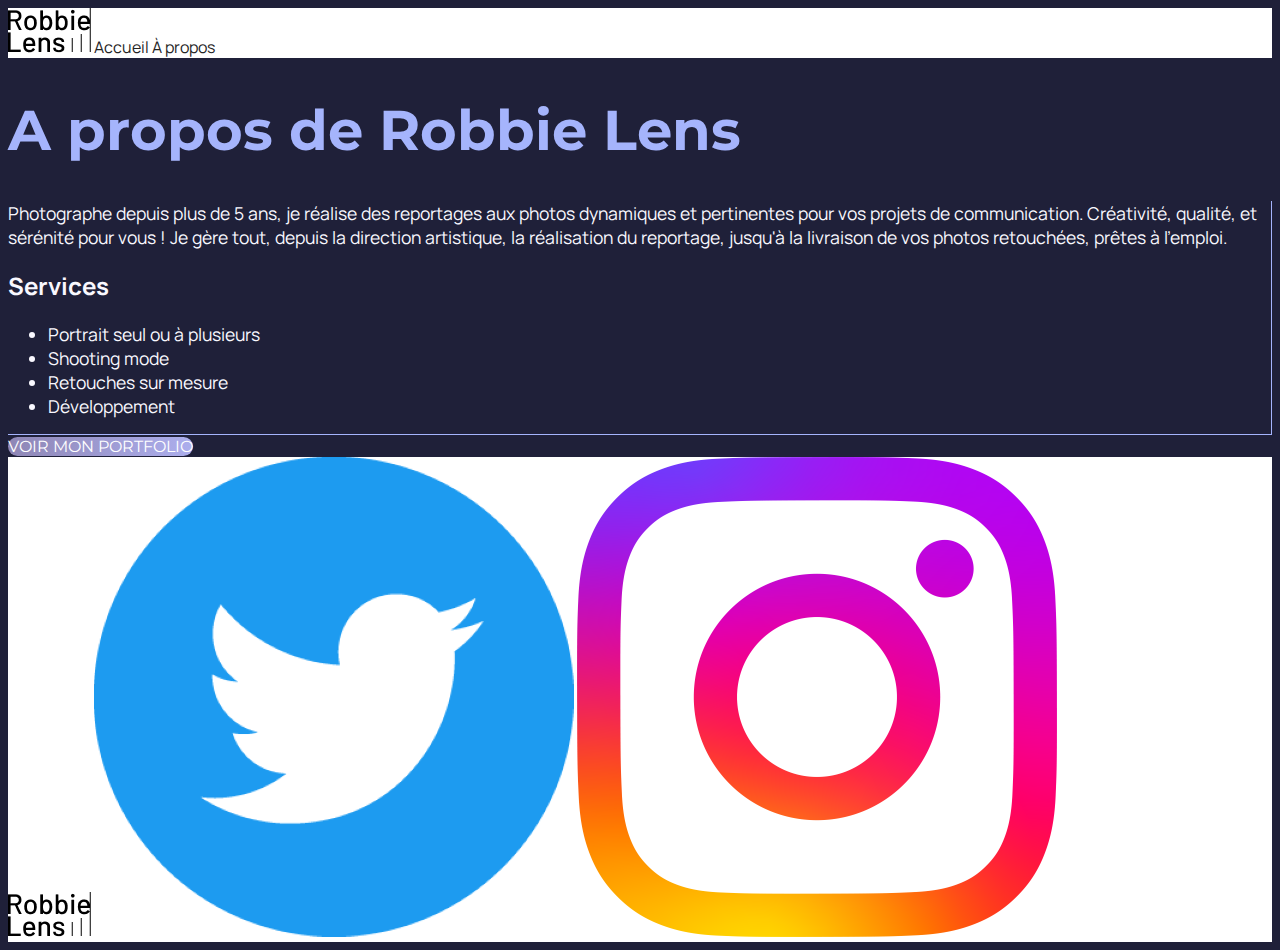
==== a-propos.html @ 0b72c5b3 "Added new line at the end of the files" ====
<!DOCTYPE html>
<html lang="fr">

<head>
    <meta charset="utf-8">
    <title>À propos - Robbie Lens Photographie</title>
    <link href="style.css" rel="stylesheet">
    <link rel="preconnect" href="https://fonts.googleapis.com">
    <link rel="preconnect" href="https://fonts.gstatic.com" crossorigin>
    <link
        href="https://fonts.googleapis.com/css2?family=Manrope:wght@200;300;400;500;600;700;800&family=Montserrat:ital,wght@0,100;0,200;0,300;0,400;0,500;0,600;0,700;0,800;0,900;1,100;1,200;1,300;1,400;1,500;1,600;1,700;1,800;1,900&display=swap"
        rel="stylesheet">
</head>

<body>
    <!-- Contenu de la page -->
    <header>
        <nav>
            <a href="index.html" class="link-icon">
                <img src="img/logo.png" alt="Robbie Lens logo" title="CLick here to jump back to my homepage">
            </a>
            <a href="index.html">Accueil</a>
            <a href="a-propos.html">À propos</a>
        </nav>
    </header>
    <main>
        <h1>A propos de Robbie Lens</h1>
        <div class="about-block">
            <p>
                Photographe depuis plus de 5 ans, je réalise des reportages aux photos dynamiques et pertinentes pour
                vos projets de communication. Créativité, qualité, et sérénité pour vous ! Je gère tout, depuis la
                direction artistique, la réalisation du reportage, jusqu'à la livraison de vos photos retouchées, prêtes
                à l'emploi.
            </p>
            <h2>Services</h2>
            <ul>
                <li>Portrait seul ou à plusieurs</li>
                <li>Shooting mode</li>
                <li>Retouches sur mesure</li>
                <li>Développement</li>
            </ul>
        </div>

        <div>
            <a class="cta" href="">VOIR MON PORTFOLIO</a>
        </div>
    </main>

    <footer>
        <a href="index.html" class="link-icon">
            <img src="img/logo.png" alt="Robbie Lens logo" title="CLick here to jump back to my homepage">
        </a>
        <a target="_blank" href="https://twitter.com/" class="link-icon">
            <img src="img/twitter_circle_blue_logo.png" alt="Twitter logo" title="Jump to Twitter homepage">
        </a>
        <a target="_blank" href="https://www.instagram.com/" class="link-icon">
            <img src="img/instagram_gradient_glyph.png" alt="Instagram logo" title="Jump to Instagram homepage">
        </a>
    </footer>

</body>

</html>
---- style.css ----
body {
    /* Ici on utilise le sélecteur body pour appliquer une police et une taille par défaut pour les éléments */
    font-family: 'Manrope', sans-serif;
    font-size: 1em;
    background-color: #1F2039;
}

header,
footer {
    background-color: white;
}

.cta {
    font-family: 'Montserrat', sans-serif;
    background: linear-gradient(to right, #8E86B5, #ACAEED);
    color: white;
    border-radius: 50px;
}

.cta:hover {
    background: linear-gradient(to right, #696484, #8788BA);
    text-decoration: none;
}

h1 {
    font-size: 3.5em;
    color: #A5B4FC;
    font-family: 'Montserrat', sans-serif;
}

p,
li {
    font-size: 1.1em;
    color: #F9F8FF;
}

h2 {
    color: #F9F8FF;
}

a {
    color: #242424;
    text-decoration: none;
}

a:hover {
    text-decoration: underline;
}

em {
    color: #A5B4FC;
    font-style: normal;
}

.about-block {
    border-right: 1px solid #A5B4FC;
    border-bottom: 1px solid #A5B4FC;
}

.link-icon:hover {
    opacity: 0.5;
}
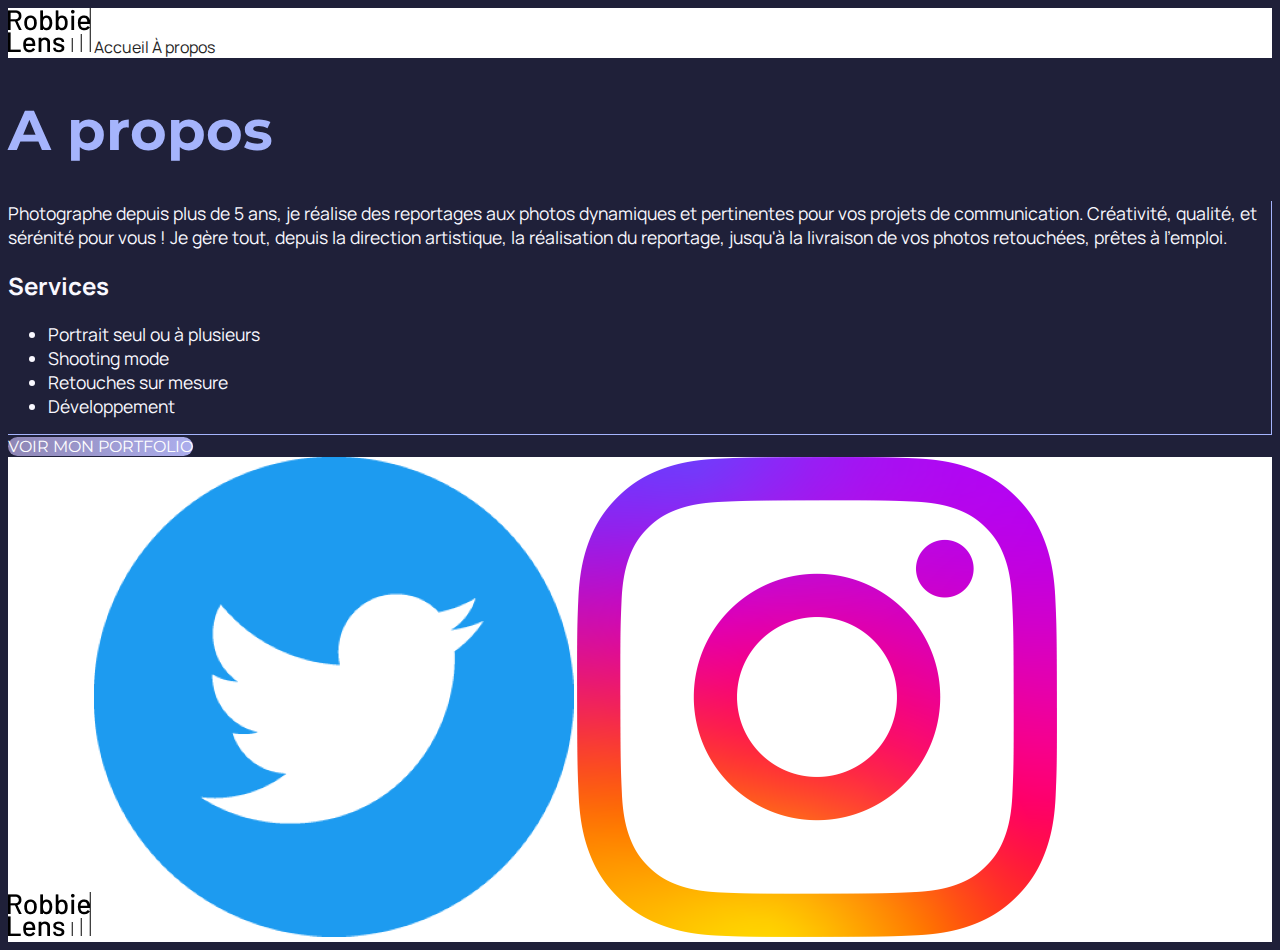
==== commit ed2c0d10: "Added sections to both pages" ====
--- a/a-propos.html
+++ b/a-propos.html
@@ -23,27 +23,29 @@
             <a href="a-propos.html">À propos</a>
         </nav>
     </header>
-    <main>
-        <h1>A propos de Robbie Lens</h1>
-        <div class="about-block">
-            <p>
-                Photographe depuis plus de 5 ans, je réalise des reportages aux photos dynamiques et pertinentes pour
-                vos projets de communication. Créativité, qualité, et sérénité pour vous ! Je gère tout, depuis la
-                direction artistique, la réalisation du reportage, jusqu'à la livraison de vos photos retouchées, prêtes
-                à l'emploi.
-            </p>
-            <h2>Services</h2>
-            <ul>
-                <li>Portrait seul ou à plusieurs</li>
-                <li>Shooting mode</li>
-                <li>Retouches sur mesure</li>
-                <li>Développement</li>
-            </ul>
-        </div>
+    <main class="a-propos-main">
+        <section>
+            <h1>A propos</h1>
+            <div class="about-block">
+                <p>
+                    Photographe depuis plus de 5 ans, je réalise des reportages aux photos dynamiques et pertinentes
+                    pour vos projets de communication. Créativité, qualité, et sérénité pour vous ! Je gère tout, depuis
+                    la direction artistique, la réalisation du reportage, jusqu'à la livraison de vos photos retouchées,
+                    prêtes à l'emploi.
+                </p>
+                <h2>Services</h2>
+                <ul>
+                    <li>Portrait seul ou à plusieurs</li>
+                    <li>Shooting mode</li>
+                    <li>Retouches sur mesure</li>
+                    <li>Développement</li>
+                </ul>
+            </div>
 
-        <div>
-            <a class="cta" href="">VOIR MON PORTFOLIO</a>
-        </div>
+            <div>
+                <a class="cta" href="">VOIR MON PORTFOLIO</a>
+            </div>
+        </section>
     </main>
 
     <footer>
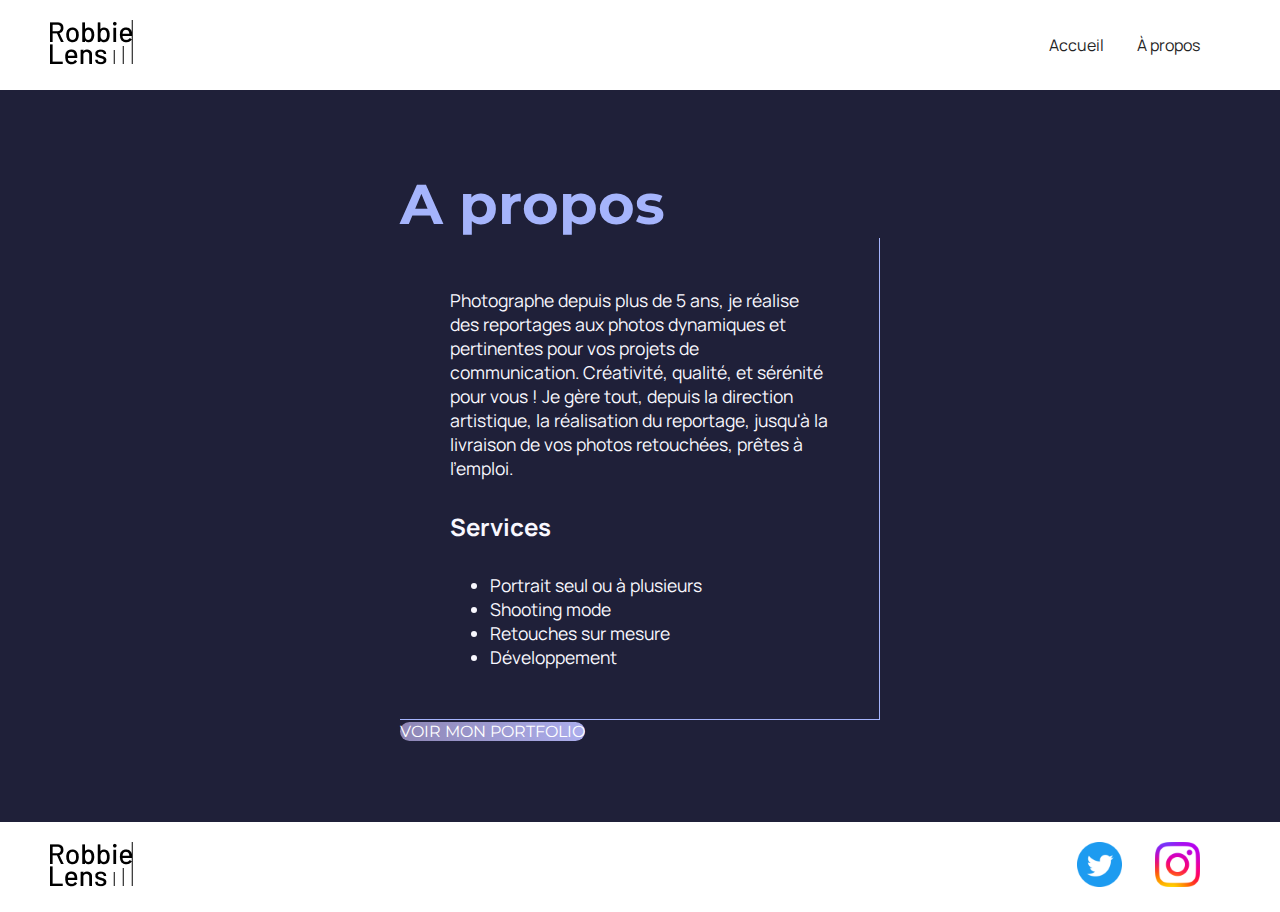
==== commit 8a2fe7ed: "Used flexbox to structure navigation bar, footer, home presentation and photo grid" ====
--- a/a-propos.html
+++ b/a-propos.html
@@ -19,8 +19,10 @@
             <a href="index.html" class="link-icon">
                 <img src="img/logo.png" alt="Robbie Lens logo" title="CLick here to jump back to my homepage">
             </a>
-            <a href="index.html">Accueil</a>
-            <a href="a-propos.html">À propos</a>
+            <div>
+                <a href="index.html">Accueil</a>
+                <a href="a-propos.html">À propos</a>
+            </div>
         </nav>
     </header>
     <main class="a-propos-main">
@@ -47,19 +49,19 @@
             </div>
         </section>
     </main>
-
     <footer>
         <a href="index.html" class="link-icon">
             <img src="img/logo.png" alt="Robbie Lens logo" title="CLick here to jump back to my homepage">
         </a>
-        <a target="_blank" href="https://twitter.com/" class="link-icon">
-            <img src="img/twitter_circle_blue_logo.png" alt="Twitter logo" title="Jump to Twitter homepage">
-        </a>
-        <a target="_blank" href="https://www.instagram.com/" class="link-icon">
-            <img src="img/instagram_gradient_glyph.png" alt="Instagram logo" title="Jump to Instagram homepage">
-        </a>
+        <div>
+            <a target="_blank" href="https://twitter.com/" class="link-icon">
+                <img src="img/twitter_circle_blue_logo.png" alt="Twitter logo" title="Jump to Twitter homepage">
+            </a>
+            <a target="_blank" href="https://www.instagram.com/" class="link-icon">
+                <img src="img/instagram_gradient_glyph.png" alt="Instagram logo" title="Jump to Instagram homepage">
+            </a>
+        </div>
     </footer>
-
 </body>
 
 </html>
--- a/style.css
+++ b/style.css
@@ -1,3 +1,7 @@
+* {
+    margin: 0;
+}
+
 body {
     /* Ici on utilise le sélecteur body pour appliquer une police et une taille par défaut pour les éléments */
     font-family: 'Manrope', sans-serif;
@@ -8,6 +12,8 @@
 header,
 footer {
     background-color: white;
+    padding: 20px 50px;
+    display: flex;
 }
 
 .cta {
@@ -55,8 +61,75 @@
 .about-block {
     border-right: 1px solid #A5B4FC;
     border-bottom: 1px solid #A5B4FC;
+    padding: 50px;
+}
+
+.link-icon img {
+    max-height: 45px;
+    margin-right: 30px;
 }
 
 .link-icon:hover {
     opacity: 0.5;
 }
+
+section {
+    padding: 80px;
+}
+
+.about-block h2 {
+    margin-top: 30px;
+}
+
+.about-block ul {
+    margin-top: 30px;
+}
+
+.a-propos-main {
+    margin: auto;
+    width: 50%
+}
+
+nav {
+    width: 100%;
+}
+
+footer,
+nav {
+    display: flex;
+    flex-direction: row;
+    align-items: center;
+    justify-content: space-between;
+}
+
+nav a {
+    margin-right: 30px;
+}
+
+
+.photo-grid {
+    background-color: white;
+    padding: 80px;
+}
+
+.photo-grid h2 {
+    color: #242424;
+    text-align: center;
+    margin-bottom: 80px;
+}
+
+.photo-grid div {
+    display: flex;
+    flex-direction: row;
+    gap: 15px;
+    justify-content: center;
+    margin-bottom: 15px;
+}
+
+.home-presentation {
+    display: flex;
+    flex-direction: row;
+    width: 50%;
+    align-items: center;
+    margin: auto;
+}
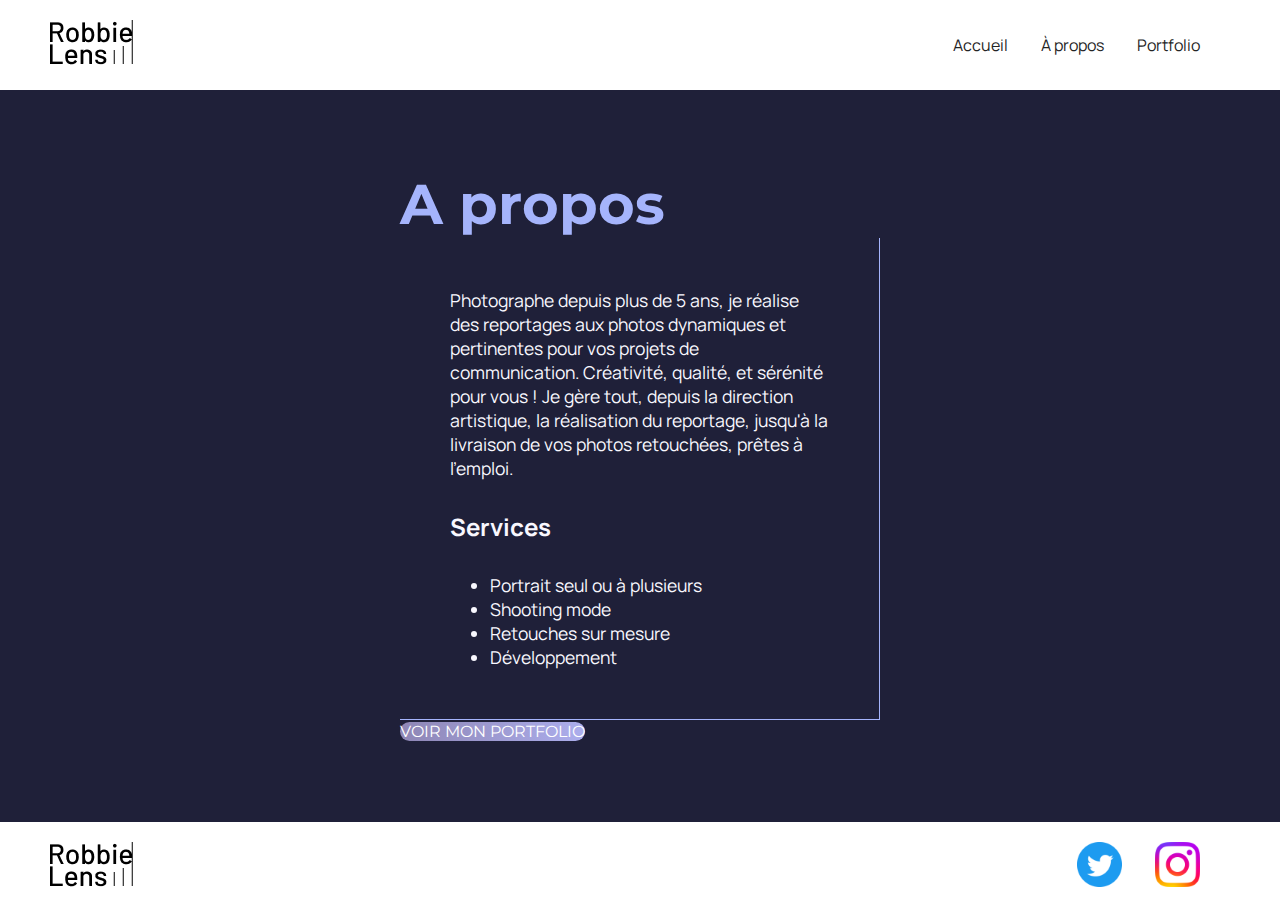
==== commit 9cd44437: "Included links to portfolio in home and a-propos" ====
--- a/a-propos.html
+++ b/a-propos.html
@@ -22,6 +22,7 @@
             <div>
                 <a href="index.html">Accueil</a>
                 <a href="a-propos.html">À propos</a>
+                <a href="portfolio.html">Portfolio</a>
             </div>
         </nav>
     </header>
--- a/style.css
+++ b/style.css
@@ -13,7 +13,6 @@
 footer {
     background-color: white;
     padding: 20px 50px;
-    display: flex;
 }
 
 .cta {
@@ -106,7 +105,6 @@
     margin-right: 30px;
 }
 
-
 .photo-grid {
     background-color: white;
     padding: 80px;
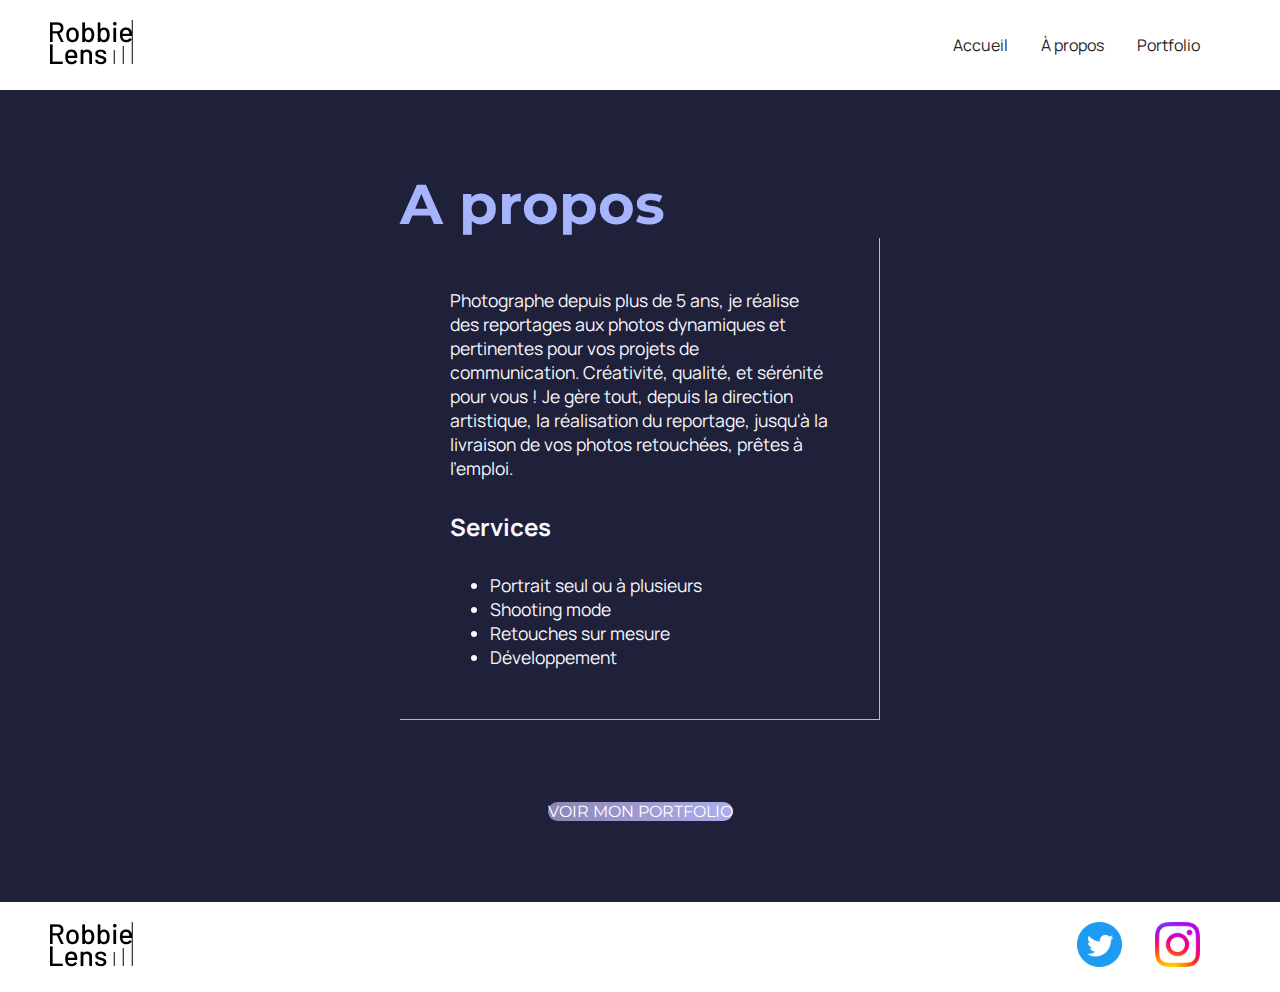
==== commit d141f49d: "Matched scripts and styles to the environment of this chapter" ====
--- a/a-propos.html
+++ b/a-propos.html
@@ -4,7 +4,8 @@
 <head>
     <meta charset="utf-8">
     <title>À propos - Robbie Lens Photographie</title>
-    <link href="style.css" rel="stylesheet">
+    <link href="./style/style.css" rel="stylesheet">
+    <link href="./style/a-propos.css" rel="stylesheet">
     <link rel="preconnect" href="https://fonts.googleapis.com">
     <link rel="preconnect" href="https://fonts.gstatic.com" crossorigin>
     <link
@@ -44,9 +45,8 @@
                     <li>Développement</li>
                 </ul>
             </div>
-
             <div>
-                <a class="cta" href="">VOIR MON PORTFOLIO</a>
+                <a class="cta" href="./portfolio.html">VOIR MON PORTFOLIO</a>
             </div>
         </section>
     </main>
--- a/style/style.css
+++ b/style/style.css
@@ -0,0 +1,96 @@
+* {
+    margin: 0;
+}
+
+body {
+    /* Ici on utilise le sélecteur body pour appliquer une police et une taille par défaut pour les éléments */
+    font-family: 'Manrope', sans-serif;
+    font-size: 1em;
+    background-color: #1F2039;
+}
+
+header,
+footer {
+    background-color: white;
+    padding: 20px 50px;
+}
+
+.cta {
+    font-family: 'Montserrat', sans-serif;
+    background: linear-gradient(to right, #8E86B5, #ACAEED);
+    color: white;
+    border-radius: 50px;
+}
+
+.cta:hover {
+    background: linear-gradient(to right, #696484, #8788BA);
+    text-decoration: none;
+}
+
+h1 {
+    font-size: 3.5em;
+    color: #A5B4FC;
+    font-family: 'Montserrat', sans-serif;
+}
+
+p,
+li {
+    font-size: 1.1em;
+    color: #F9F8FF;
+}
+
+h2 {
+    color: #F9F8FF;
+}
+
+a {
+    color: #242424;
+    text-decoration: none;
+}
+
+a:hover {
+    text-decoration: underline;
+}
+
+em {
+    color: #A5B4FC;
+    font-style: normal;
+}
+
+.link-icon img {
+    max-height: 45px;
+    margin-right: 30px;
+}
+
+.link-icon:hover {
+    opacity: 0.5;
+}
+
+section {
+    padding: 80px;
+}
+
+nav {
+    width: 100%;
+}
+
+footer,
+nav {
+    display: flex;
+    flex-direction: row;
+    align-items: center;
+    justify-content: space-between;
+}
+
+nav a {
+    margin-right: 30px;
+}
+
+.portfolio-section-photos {
+    background-color: white;
+}
+
+.portfolio-section-photos h2 {
+    color: #242424;
+    margin-bottom: 80px;
+}--- a/style/a-propos.css
+++ b/style/a-propos.css
@@ -0,0 +1,24 @@
+.about-block {
+    border-right: 1px solid #A5B4FC;
+    border-bottom: 1px solid #A5B4FC;
+    padding: 50px;
+    margin-bottom: 80px;
+}
+
+.about-block h2 {
+    margin-top: 30px;
+}
+
+.about-block ul {
+    margin-top: 30px;
+}
+
+.about-block + div {
+    text-align: center;
+}
+
+.a-propos-main {
+    margin: auto;
+    width: 50%
+}
+
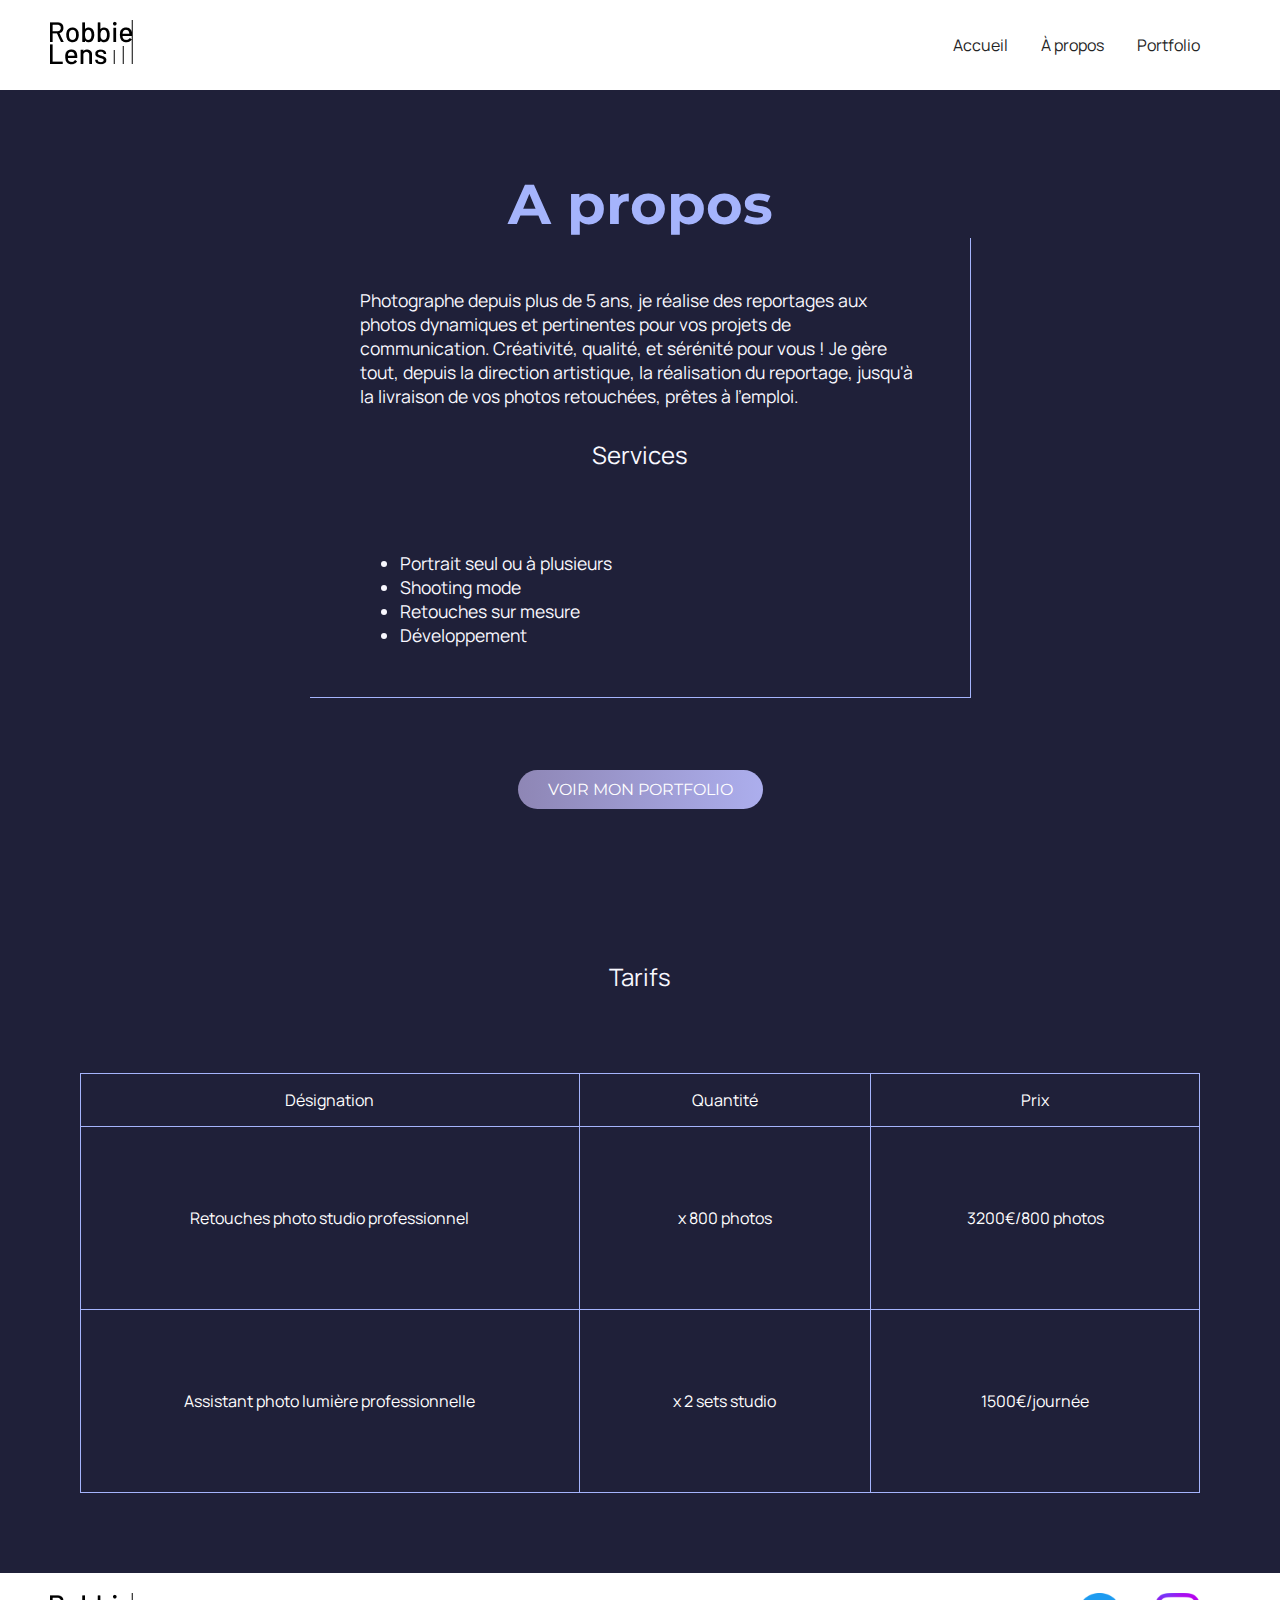
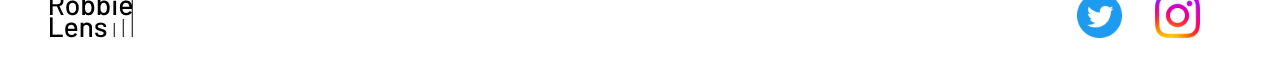
==== commit 8e601d54: "Added pricing table in a-propos" ====
--- a/a-propos.html
+++ b/a-propos.html
@@ -49,6 +49,30 @@
                 <a class="cta" href="./portfolio.html">VOIR MON PORTFOLIO</a>
             </div>
         </section>
+        <section>
+            <h2>Tarifs</h2>
+            <table>
+                <thead>
+                    <tr>
+                        <th>Désignation</th>
+                        <th>Quantité</th>
+                        <th>Prix</th>
+                    </tr>
+                </thead>
+                <tbody>
+                    <tr>
+                        <td>Retouches photo studio professionnel</td>
+                        <td>x 800 photos</td>
+                        <td>3200€/800 photos</td>
+                    </tr>
+                    <tr>
+                        <td>Assistant photo lumière professionnelle</td>
+                        <td>x 2 sets studio</td>
+                        <td>1500€/journée</td>
+                    </tr>
+                </tbody>
+            </table>
+        </section>
     </main>
     <footer>
         <a href="index.html" class="link-icon">
--- a/style/style.css
+++ b/style/style.css
@@ -20,6 +20,7 @@
     background: linear-gradient(to right, #8E86B5, #ACAEED);
     color: white;
     border-radius: 50px;
+    padding: 10px 30px;
 }
 
 .cta:hover {
@@ -85,12 +86,3 @@
 nav a {
     margin-right: 30px;
 }
-
-.portfolio-section-photos {
-    background-color: white;
-}
-
-.portfolio-section-photos h2 {
-    color: #242424;
-    margin-bottom: 80px;
-}--- a/style/a-propos.css
+++ b/style/a-propos.css
@@ -2,7 +2,9 @@
     border-right: 1px solid #A5B4FC;
     border-bottom: 1px solid #A5B4FC;
     padding: 50px;
+    margin: auto;
     margin-bottom: 80px;
+    width: 50%;
 }
 
 .about-block h2 {
@@ -13,12 +15,38 @@
     margin-top: 30px;
 }
 
-.about-block + div {
+.about-block+div {
     text-align: center;
 }
 
 .a-propos-main {
     margin: auto;
-    width: 50%
 }
 
+table {
+    border-collapse: collapse;
+    width: 100%;
+    color: white;
+}
+
+td,
+th {
+    border: 1px solid #A5B4FC;
+    padding: 15px;
+    text-align: center;
+    font-weight: normal;
+}
+
+td {
+    padding: 80px;
+}
+
+h2 {
+    margin-bottom: 80px;
+    font-weight: normal;
+}
+
+h1,
+h2 {
+  text-align: center;
+}
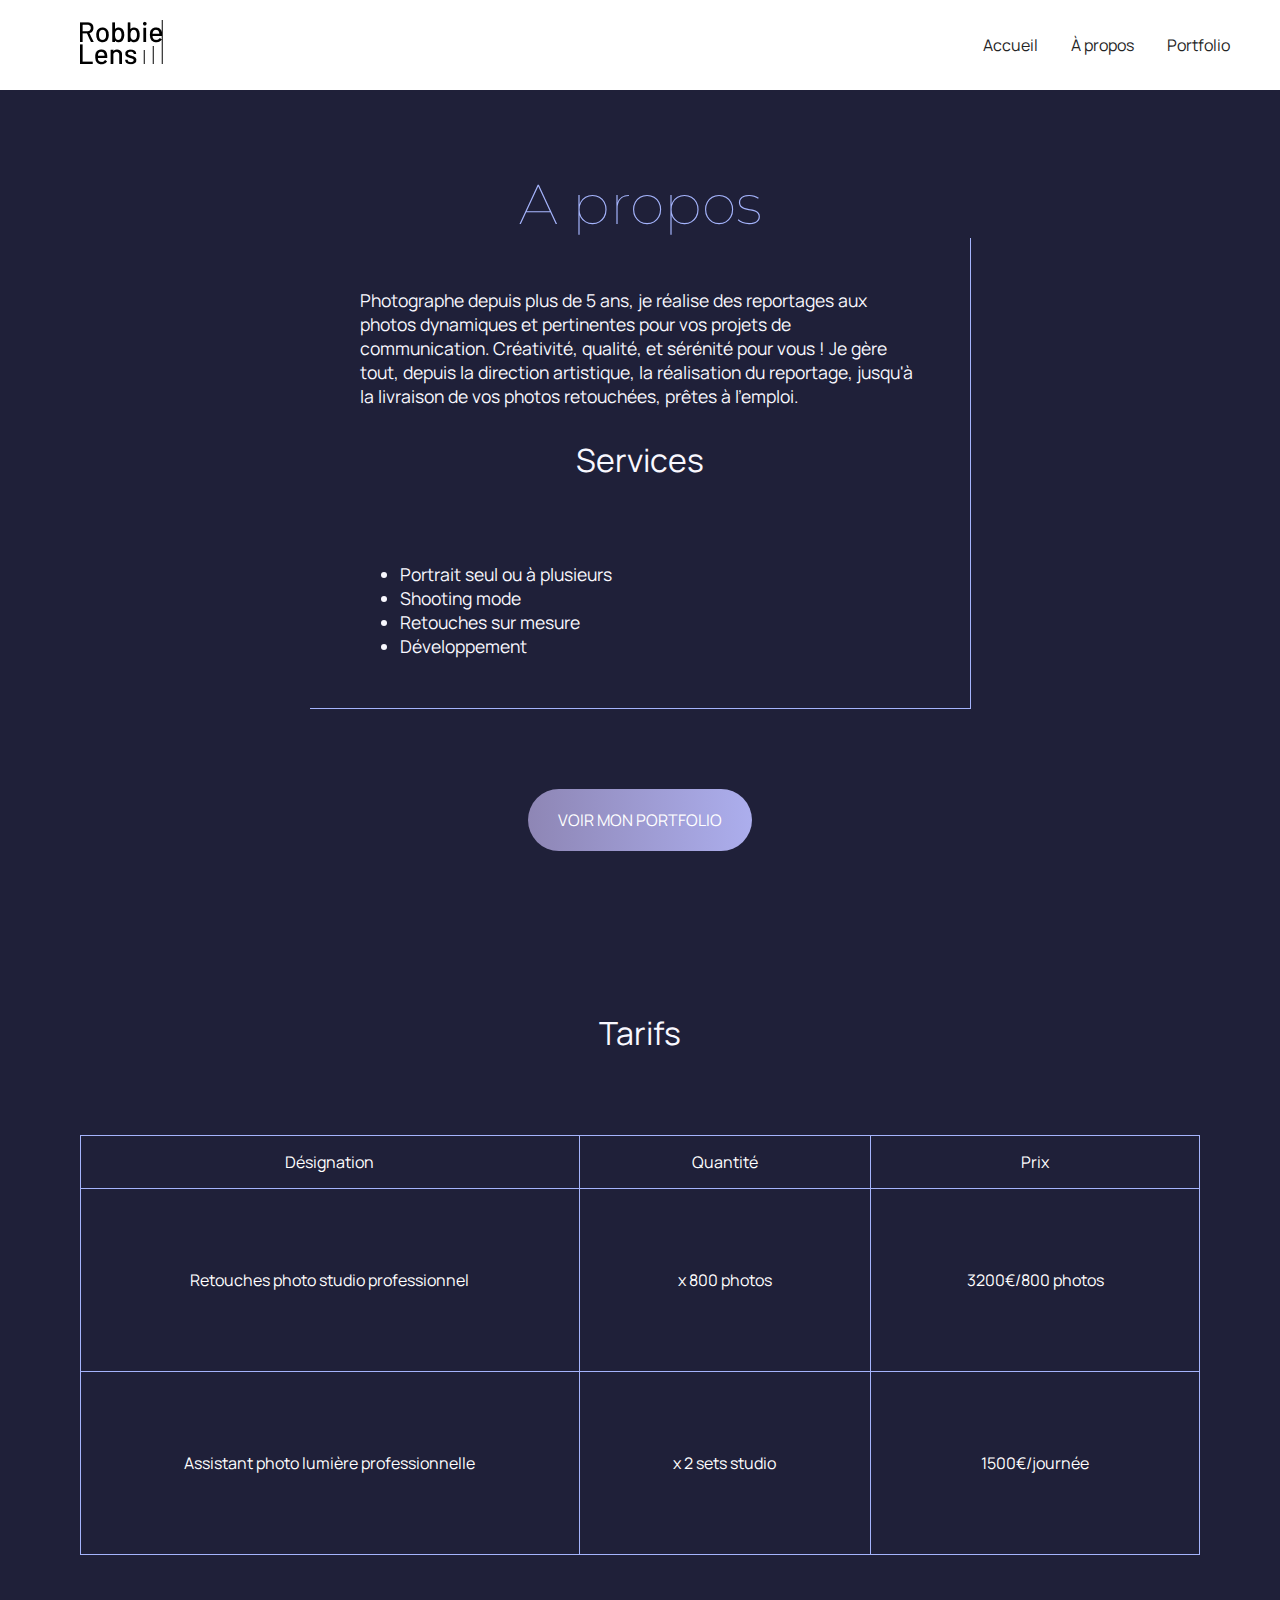
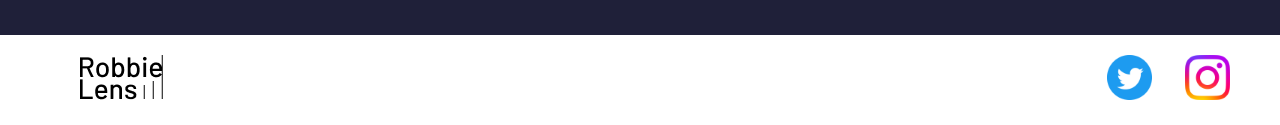
==== commit dc0c0568: "Responsive pages using media queries, fixed homepage link icon issue and pricing section class issue" ====
--- a/a-propos.html
+++ b/a-propos.html
@@ -49,7 +49,7 @@
                 <a class="cta" href="./portfolio.html">VOIR MON PORTFOLIO</a>
             </div>
         </section>
-        <section>
+        <section class="pricing-section">
             <h2>Tarifs</h2>
             <table>
                 <thead>
--- a/style/style.css
+++ b/style/style.css
@@ -16,11 +16,11 @@
 }
 
 .cta {
-    font-family: 'Montserrat', sans-serif;
+    display: inline-block;
     background: linear-gradient(to right, #8E86B5, #ACAEED);
     color: white;
     border-radius: 50px;
-    padding: 10px 30px;
+    padding: 20px 30px;
 }
 
 .cta:hover {
@@ -30,6 +30,7 @@
 
 h1 {
     font-size: 3.5em;
+    font-weight: lighter;
     color: #A5B4FC;
     font-family: 'Montserrat', sans-serif;
 }
@@ -41,7 +42,9 @@
 }
 
 h2 {
-    color: #F9F8FF;
+    color: #F9F8FF; 
+    font-size: 2em;
+    font-weight: lighter;
 }
 
 a {
@@ -58,9 +61,12 @@
     font-style: normal;
 }
 
+.link-icon {
+    margin-left: 30px;
+}
+
 .link-icon img {
     max-height: 45px;
-    margin-right: 30px;
 }
 
 .link-icon:hover {
@@ -84,5 +90,34 @@
 }
 
 nav a {
-    margin-right: 30px;
+    margin-left: 30px;
 }
+
+@media screen and (max-width: 996px) {
+    h1{
+        font-size: 2em;
+    }
+
+    header nav {
+        flex-direction: column;
+        justify-content: center;
+        align-items: center;
+    }
+
+    header nav img {
+        margin-bottom: 20px;
+    }
+
+    section {
+        padding: 50px 20px;
+    }
+
+    header,
+    footer {
+        padding: 20px 20px;
+    }
+
+    nav a {
+        margin: 0 10px;
+    }
+}
--- a/style/a-propos.css
+++ b/style/a-propos.css
@@ -50,3 +50,9 @@
 h2 {
   text-align: center;
 }
+
+@media screen and (max-width: 996px) {
+    .pricing-section {
+        display: none;
+    }
+}
